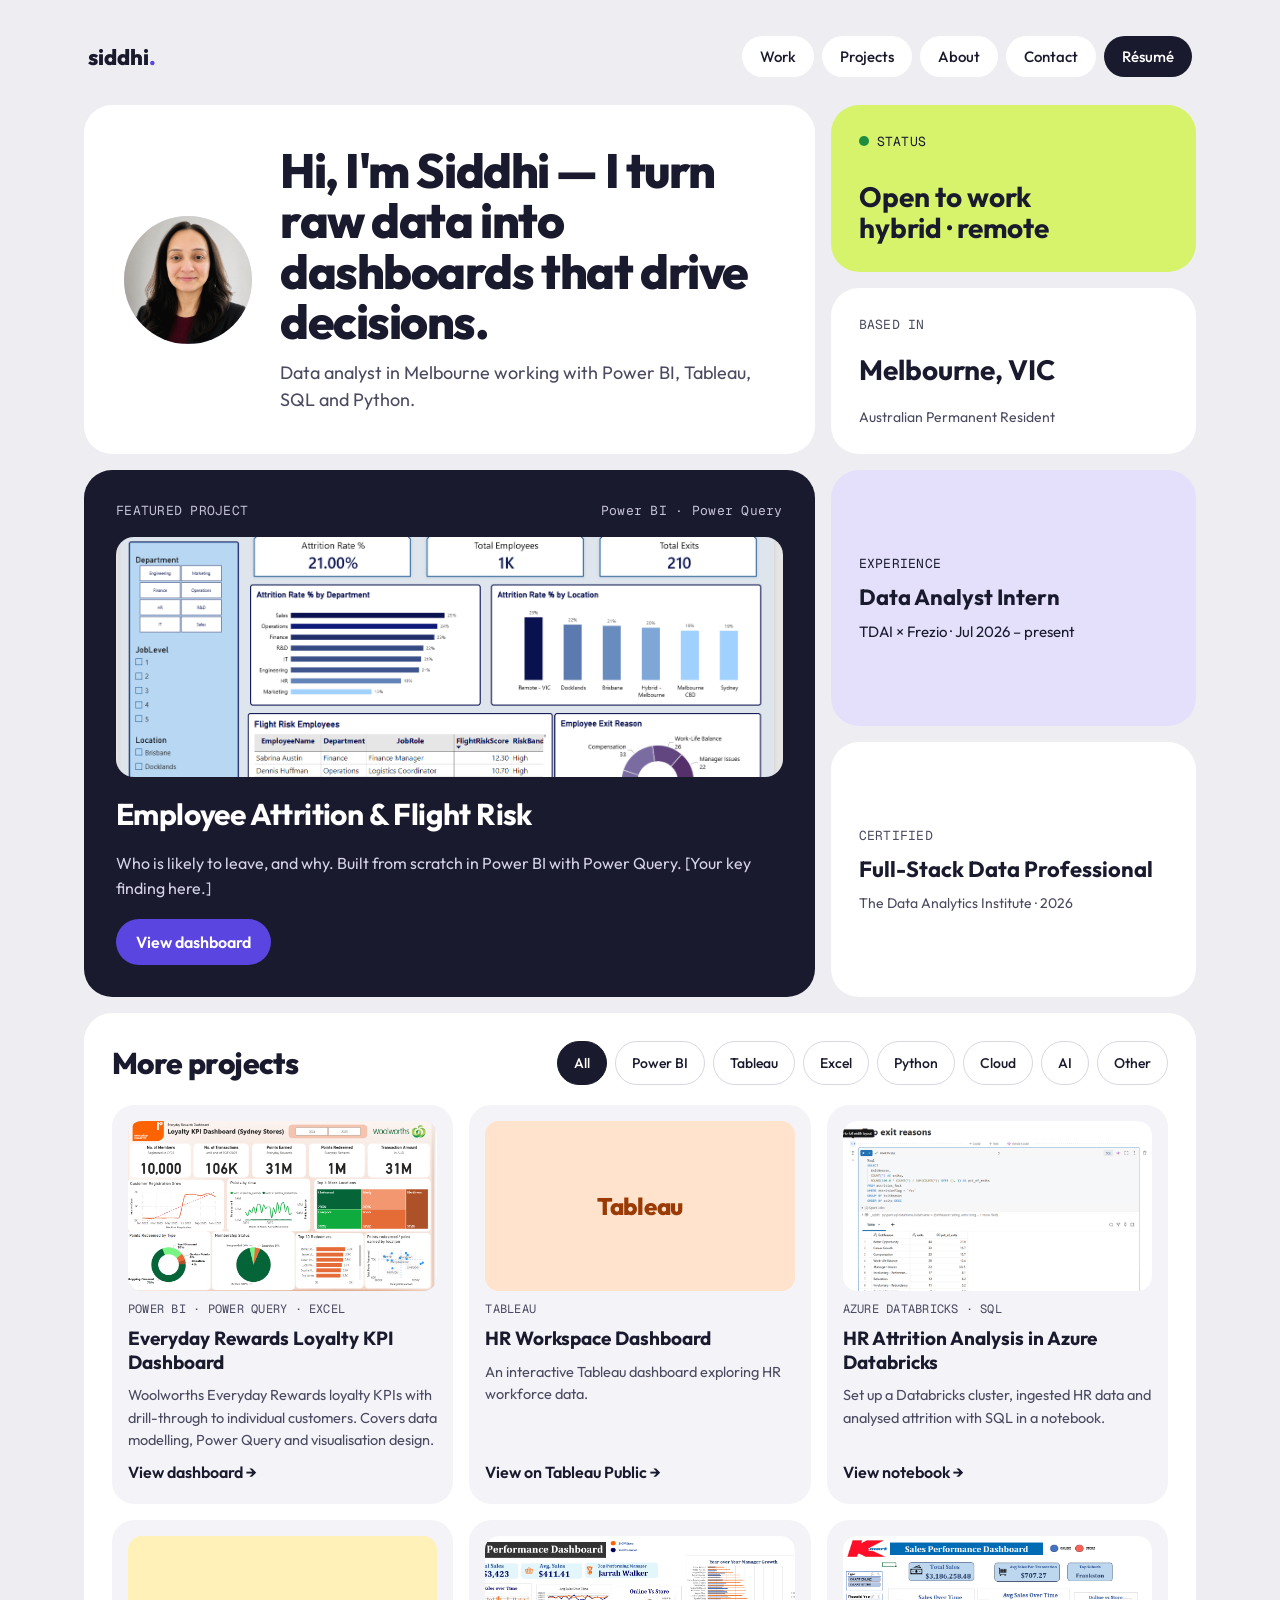
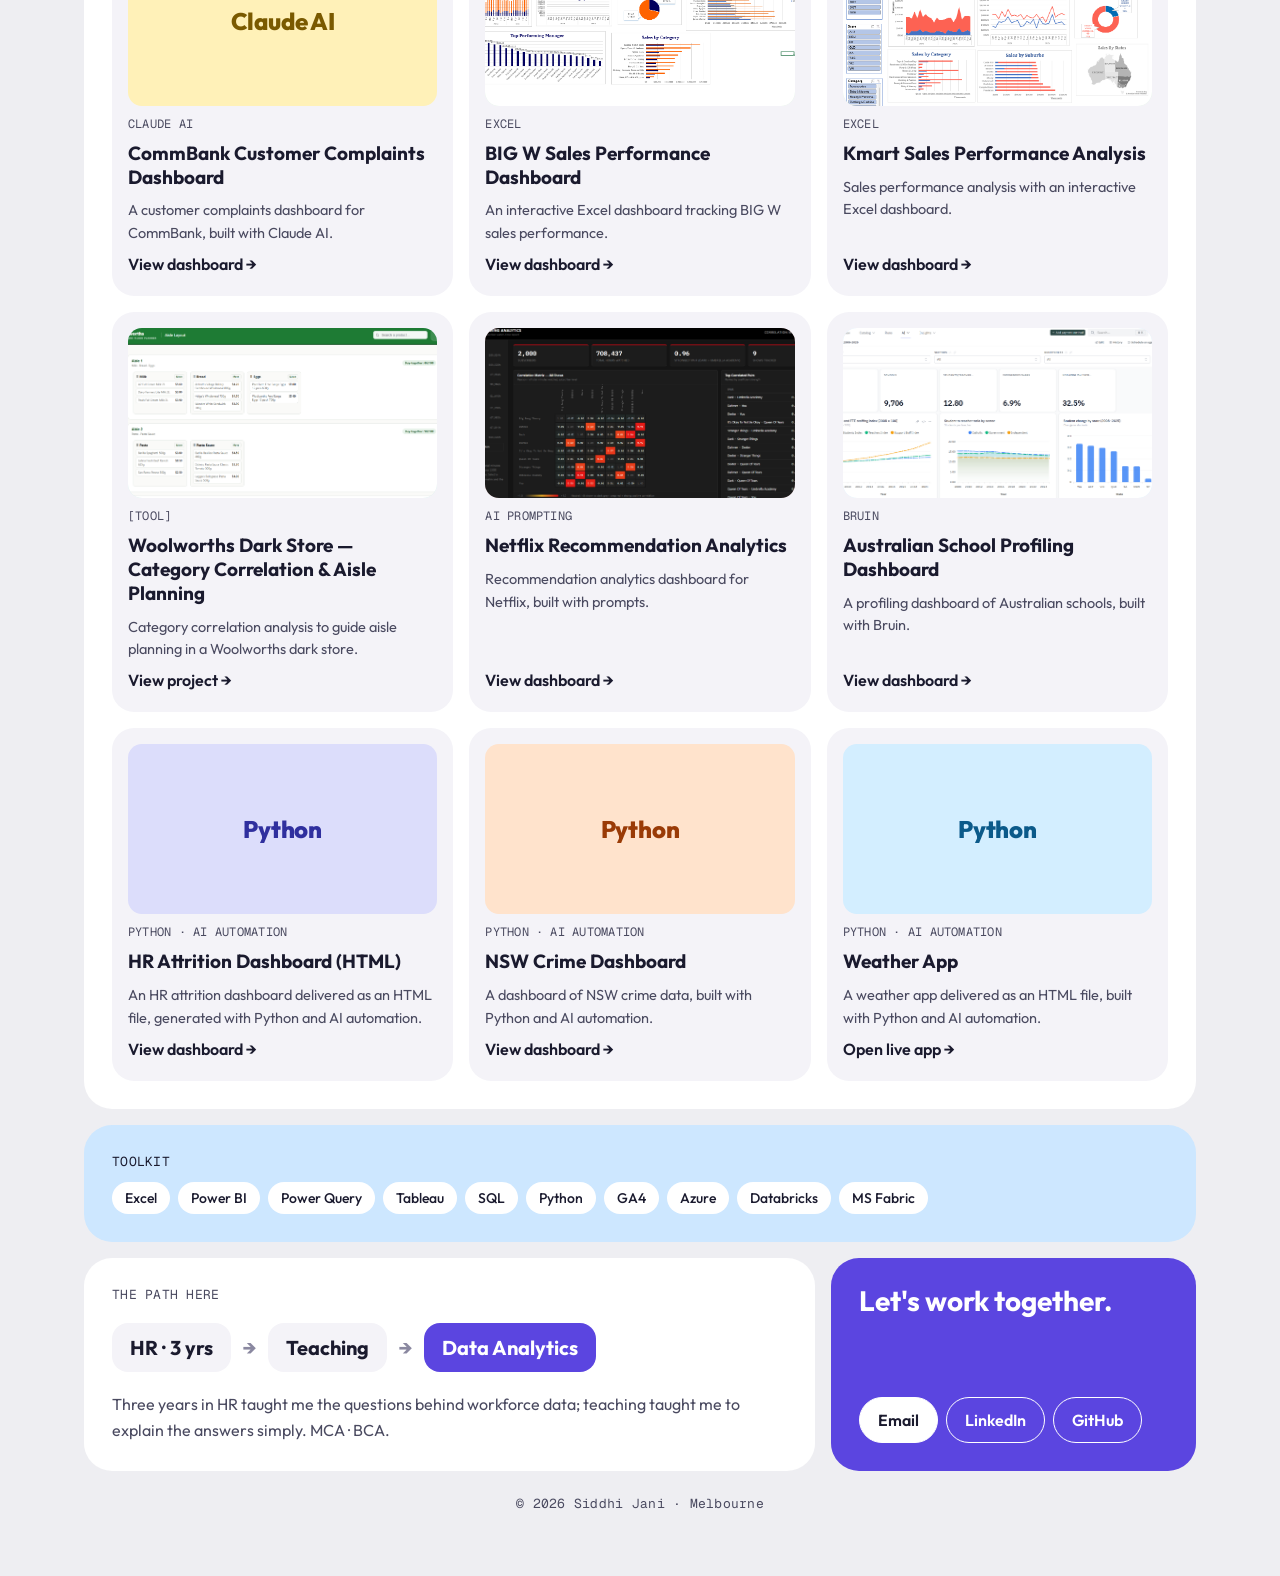
==== index.html @ fd7ea189 "Add files via upload" ====
<!doctype html>
<html lang="en">
<head>
<meta charset="utf-8">
<meta name="viewport" content="width=device-width, initial-scale=1">
<title>Siddhi Jani | Data Analyst, Melbourne</title>
<meta name="description" content="Siddhi Jani — Melbourne-based data analyst specialising in HR and workforce analytics with Power BI, Tableau, SQL and Azure.">
<!-- EDIT: replace with your real GitHub Pages address once live -->
<meta property="og:title" content="Siddhi Jani | Data Analyst">
<meta property="og:description" content="HR & workforce analytics · Power BI · Tableau · SQL · Melbourne">
<link rel="preconnect" href="https://fonts.googleapis.com">
<link rel="preconnect" href="https://fonts.gstatic.com" crossorigin>
<link href="https://fonts.googleapis.com/css2?family=Outfit:wght@400;500;600;700;800&family=Geist+Mono:wght@400;500&display=swap" rel="stylesheet">
<style>
  :root{
    --bg:#EEEEF2; --tile:#FFFFFF; --ink:#1A1A2E; --muted:#4A4A60;
    --accent:#5B45E0; --accent-ink:#FFFFFF;
    --lime:#D7F36B; --lavender:#E4E0FB; --sky:#CDE7FF; --chip:#F4F3F8;
    --dark:#1A1A2E; --dark-2:#2B2B45; --dark-text:#D4D2E6;
    --radius:28px; --gap:16px;
  }
  *{box-sizing:border-box}
  html{scroll-behavior:smooth}
  body{margin:0;background:var(--bg);color:var(--ink);font-family:Outfit,system-ui,sans-serif;-webkit-font-smoothing:antialiased}
  a{color:inherit}
  .mono{font-family:'Geist Mono',ui-monospace,monospace;font-size:13px;letter-spacing:.02em}
  .wrap{max-width:1160px;margin:0 auto;padding:32px 24px 64px;display:flex;flex-direction:column;gap:var(--gap)}
  .row{display:flex;flex-wrap:wrap;gap:var(--gap)}
  .col{display:flex;flex-direction:column;gap:var(--gap)}
  .tile{background:var(--tile);border-radius:var(--radius);padding:28px;display:flex;flex-direction:column;gap:12px;
        transition:transform .25s ease, box-shadow .25s ease}
  .tile:hover{transform:translateY(-3px);box-shadow:0 12px 30px rgba(26,26,46,.08)}
  .col.w1 > .tile{flex:1 1 auto;justify-content:center}
  .w2{flex:2 1 560px}.w1{flex:1 1 280px}.w1s{flex:1 1 320px}
  .muted{color:var(--muted)}
  h1,h2,h3,p{margin:0}

  /* nav */
  nav{display:flex;flex-wrap:wrap;align-items:center;justify-content:space-between;gap:12px;padding:4px 4px 12px}
  .logo{font-weight:800;font-size:22px;text-decoration:none}
  .logo span{color:var(--accent)}
  .pills{display:flex;flex-wrap:wrap;gap:8px}
  .pill{text-decoration:none;padding:11px 18px;border-radius:99px;background:var(--tile);font-weight:500;font-size:15px}
  .pill:hover{background:var(--lavender)}
  .pill.dark{background:var(--ink);color:#fff}
  .pill.dark:hover{background:var(--accent)}

  /* hero */
  .hero{flex-direction:row;flex-wrap:wrap;align-items:center;gap:28px;padding:40px}
  .avatar{width:128px;height:128px;border-radius:50%;background:var(--lavender);flex-shrink:0;overflow:hidden;
          display:flex;align-items:center;justify-content:center;font-weight:800;font-size:40px;color:var(--accent)}
  .avatar{position:relative}
  .avatar img{position:absolute;inset:0;width:100%;height:100%;object-fit:cover}
  .hero h1{font-size:clamp(34px,4.6vw,48px);line-height:1.05;font-weight:800;letter-spacing:-.03em}
  .hero p{font-size:18px;line-height:1.55}
  .lime{background:var(--lime)} .lavender{background:var(--lavender)} .sky{background:var(--sky)}
  .big{font-size:28px;font-weight:700;line-height:1.1}
  .dot{display:inline-block;width:10px;height:10px;border-radius:50%;background:#1E8E3E;margin-right:8px;
       box-shadow:0 0 0 0 rgba(30,142,62,.5);animation:pulse 2s infinite}
  @keyframes pulse{70%{box-shadow:0 0 0 10px rgba(30,142,62,0)}100%{box-shadow:0 0 0 0 rgba(30,142,62,0)}}

  /* featured */
  .featured{background:var(--dark);color:#fff;padding:32px;gap:18px}
  .featured .meta{display:flex;flex-wrap:wrap;justify-content:space-between;gap:8px;color:#C4C2D8}
  .shot{border-radius:18px;background:var(--dark-2);min-height:240px;position:relative;overflow:hidden;
        display:flex;align-items:center;justify-content:center;color:#A9A7C2}
  .shot img{position:absolute;inset:0;width:100%;height:100%;object-fit:cover}
  .shot.light{background:var(--chip);color:var(--muted);min-height:170px}
  .thumbs{display:grid;grid-template-columns:repeat(auto-fit,minmax(200px,1fr));gap:12px}
  .thumbs .shot{text-decoration:none}
  .thumbs .shot:hover img{transform:scale(1.03)}
  .shot img{transition:transform .3s ease}
  .featured h2{font-size:30px;font-weight:700;letter-spacing:-.02em}
  .featured p{color:var(--dark-text);font-size:16px;line-height:1.55}
  .btn{align-self:flex-start;background:var(--accent);color:var(--accent-ink);text-decoration:none;padding:13px 20px;border-radius:99px;font-weight:600}
  .btn:hover{filter:brightness(1.1)}
  .award{font-size:60px;font-weight:800;line-height:1;color:var(--accent)}
  .tile h3{font-size:22px;font-weight:700}
  .link{font-weight:600;margin-top:auto;text-decoration:none}
  .link:hover{color:var(--accent)}
  .chips{display:flex;flex-wrap:wrap;gap:8px}
  .chip{background:#fff;padding:7px 13px;border-radius:99px;font-size:14px;font-weight:500}

  /* path */
  .path{display:flex;flex-wrap:wrap;align-items:center;gap:12px;font-size:20px;font-weight:700}
  .step{padding:12px 18px;border-radius:16px;background:var(--chip)}
  .step.now{background:var(--accent);color:#fff}
  .arrow{color:#8A88A0}
  .contact{background:var(--accent);color:#fff;justify-content:space-between;gap:20px}
  .contact .chips a{text-decoration:none;padding:12px 18px;border-radius:99px;font-weight:600;border:1.5px solid #fff}
  .contact .chips a.solid{background:#fff;color:var(--ink)}
  footer{text-align:center;padding:8px 0 0}

  /* project grid */
  .proj-head{display:flex;flex-wrap:wrap;align-items:center;justify-content:space-between;gap:16px}
  .proj-head h2{font-size:30px;font-weight:800;letter-spacing:-.02em}
  .filters{display:flex;flex-wrap:wrap;gap:8px}
  .filter{font:inherit;font-size:14px;font-weight:500;padding:10px 16px;min-height:44px;border-radius:99px;border:1.5px solid #D9D7E3;background:#fff;color:var(--ink);cursor:pointer}
  .filter:hover{border-color:var(--accent)}
  .filter.on{background:var(--ink);border-color:var(--ink);color:#fff}
  .grid{display:grid;grid-template-columns:repeat(auto-fill,minmax(280px,1fr));gap:16px}
  .card{background:var(--chip);border-radius:22px;padding:16px 16px 22px;display:flex;flex-direction:column;gap:10px;transition:transform .25s ease, box-shadow .25s ease}
  .card:hover{transform:translateY(-3px);box-shadow:0 12px 30px rgba(26,26,46,.08)}
  .card[hidden]{display:none}
  .card h3{font-size:19px;font-weight:700;line-height:1.25}
  .card p{font-size:14.5px;line-height:1.55}
  .card .mono{font-size:12px}
  .thumb{position:relative;display:flex;align-items:center;justify-content:center;height:170px;border-radius:14px;overflow:hidden;text-decoration:none;font-weight:800;font-size:24px;letter-spacing:-.01em}
  .thumb img{position:absolute;inset:0;width:100%;height:100%;object-fit:cover;object-position:top;transition:transform .3s ease}
  .card:hover .thumb img{transform:scale(1.04)}
  .ph-purple{background:#E4E0FB;color:#3D2DA8}.ph-orange{background:#FFE3CC;color:#9A3B06}.ph-blue{background:#D6E6FF;color:#1D4AA8}
  .ph-yellow{background:#FFF1B8;color:#7A5A00}.ph-green{background:#D8F2DD;color:#1C6B33}.ph-teal{background:#CDEFEA;color:#0B5E55}
  .ph-red{background:#FFD9D9;color:#9B1C1C}.ph-sky{background:#D3EEFF;color:#0B5A8A}
  .ph-pink{background:#FBDDF0;color:#8E1F63}.ph-indigo{background:#DCDDFB;color:#2F2F9E}
  /* reveal on scroll */
  .reveal{opacity:0;transform:translateY(16px);transition:opacity .6s ease, transform .6s ease}
  .reveal.in{opacity:1;transform:none}
  @media (prefers-reduced-motion:reduce){.reveal{opacity:1;transform:none}.tile,.dot{transition:none;animation:none}}
  @media (max-width:600px){.wrap{padding:20px 16px 48px}.hero{padding:28px}.tile{padding:24px}}
</style>
</head>
<body>
<div class="wrap">

  <nav aria-label="Main">
    <a href="#top" class="logo">siddhi<span>.</span></a>
    <div class="pills">
      <a href="#work" class="pill">Work</a>
      <a href="#projects" class="pill">Projects</a>
      <a href="#about" class="pill">About</a>
      <a href="#contact" class="pill">Contact</a>
      <!-- EDIT: put your CV PDF in the assets folder with this exact name -->
      <a href="assets/Siddhi_Jani_CV.pdf" class="pill dark" target="_blank" rel="noopener">Résumé</a>
    </div>
  </nav>

  <!-- ===== HERO ===== -->
  <div id="top" class="row reveal">
    <div class="tile hero w2">
      <!-- EDIT: add assets/profile.jpg (square photo). Initials show until then. -->
      <div class="avatar"><img src="assets/profile.jpg" alt="Siddhi Jani" onerror="this.remove()">SJ</div>
      <div class="col" style="flex:1 1 300px;gap:12px">
        <h1>Hi, I'm Siddhi — I turn raw data into dashboards that drive decisions.</h1>
        <p class="muted">Data analyst in Melbourne working with Power BI, Tableau, SQL and Python.</p>
      </div>
    </div>
    <div class="col w1">
      <div class="tile lime" style="flex:1 1 auto;justify-content:space-between">
        <span class="mono"><span class="dot"></span>STATUS</span>
        <span class="big">Open to work<br>hybrid · remote</span>
      </div>
      <div class="tile" style="flex:1 1 auto;justify-content:space-between">
        <span class="mono muted">BASED IN</span>
        <span class="big">Melbourne, VIC</span>
        <span class="muted" style="font-size:14px">Australian Permanent Resident</span>
      </div>
    </div>
  </div>

  <!-- ===== FEATURED PROJECT ===== -->
  <div id="work" class="row reveal">
    <article class="tile featured w2">
      <div class="meta mono"><span>FEATURED PROJECT</span><span>Power BI · Power Query</span></div>
      <!-- EDIT: add assets/attrition.png (dashboard screenshot) -->
      <div class="shot mono"><img src="assets/attrition.png" alt="Employee Attrition and Flight Risk dashboard" onerror="this.remove()">[ dashboard screenshot ]</div>
      <h2>Employee Attrition &amp; Flight Risk</h2>
      <!-- EDIT: replace with your one-line key finding -->
      <p>Who is likely to leave, and why. Built from scratch in Power BI with Power Query. [Your key finding here.]</p>
      <!-- EDIT: link to GitHub repo or case-study page -->
      <a href="assets/attrition.png" class="btn" target="_blank" rel="noopener">View dashboard</a>
    </article>
    <div class="col w1">
      <div class="tile lavender">
        <span class="mono">EXPERIENCE</span>
        <span style="font-size:22px;font-weight:700;line-height:1.2">Data Analyst Intern</span>
        <span style="font-size:15px">TDAI × Frezio · Jul 2026 – present</span>
      </div>
      <div class="tile">
        <span class="mono muted">CERTIFIED</span>
        <span style="font-size:22px;font-weight:700;line-height:1.2">Full-Stack Data Professional</span>
        <span class="muted" style="font-size:14px">The Data Analytics Institute · 2026</span>
      </div>
    </div>
  </div>

  <!-- ===== MORE PROJECTS ===== -->
  <section id="projects" class="tile reveal" style="gap:20px" aria-labelledby="proj-h">
    <div class="proj-head">
      <h2 id="proj-h">More projects</h2>
      <div class="filters" role="group" aria-label="Filter projects by tool">
        <button type="button" class="filter on" data-f="all" aria-pressed="true">All</button>
        <button type="button" class="filter" data-f="powerbi" aria-pressed="false">Power BI</button>
        <button type="button" class="filter" data-f="tableau" aria-pressed="false">Tableau</button>
        <button type="button" class="filter" data-f="excel" aria-pressed="false">Excel</button>
        <button type="button" class="filter" data-f="python" aria-pressed="false">Python</button>
        <button type="button" class="filter" data-f="cloud" aria-pressed="false">Cloud</button>
        <button type="button" class="filter" data-f="ai" aria-pressed="false">AI</button>
        <button type="button" class="filter" data-f="other" aria-pressed="false">Other</button>
      </div>
    </div>
    <div class="grid">
      <article class="card" data-tags="powerbi excel">
        <!-- image: assets/everyday-rewards.png -->
        <a href="assets/everyday-rewards.png" target="_blank" rel="noopener" class="thumb ph-purple" tabindex="-1" aria-hidden="true"><img src="assets/everyday-rewards.png" alt="Everyday Rewards Loyalty KPI Dashboard screenshot" loading="lazy" onerror="this.remove()"><span>Power BI</span></a>
        <span class="mono muted">POWER BI · POWER QUERY · EXCEL</span>
        <h3>Everyday Rewards Loyalty KPI Dashboard</h3>
        <p class="muted">Woolworths Everyday Rewards loyalty KPIs with drill-through to individual customers. Covers data modelling, Power Query and visualisation design.</p>
        <a href="assets/everyday-rewards.png" class="link" target="_blank" rel="noopener">View dashboard →</a>
      </article>
      <article class="card" data-tags="tableau">
        <!-- EDIT: paste your Tableau Public link below -->
        <a href="https://public.tableau.com/app/profile/YOUR-PROFILE" target="_blank" rel="noopener" class="thumb ph-orange" tabindex="-1" aria-hidden="true"><span>Tableau</span></a>
        <span class="mono muted">TABLEAU</span>
        <h3>HR Workspace Dashboard</h3>
        <p class="muted">An interactive Tableau dashboard exploring HR workforce data.</p>
        <a href="https://public.tableau.com/app/profile/YOUR-PROFILE" class="link" target="_blank" rel="noopener">View on Tableau Public →</a>
      </article>
      <article class="card" data-tags="cloud">
        <!-- image: assets/databricks-1.png -->
        <a href="assets/databricks-1.png" target="_blank" rel="noopener" class="thumb ph-blue" tabindex="-1" aria-hidden="true"><img src="assets/databricks-1.png" alt="HR Attrition Analysis in Azure Databricks screenshot" loading="lazy" onerror="this.remove()"><span>Azure Databricks</span></a>
        <span class="mono muted">AZURE DATABRICKS · SQL</span>
        <h3>HR Attrition Analysis in Azure Databricks</h3>
        <p class="muted">Set up a Databricks cluster, ingested HR data and analysed attrition with SQL in a notebook.</p>
        <a href="assets/databricks-1.png" class="link" target="_blank" rel="noopener">View notebook →</a>
      </article>
      <article class="card" data-tags="ai">
        <!-- image: assets/commbank.png -->
        <a href="assets/commbank.png" target="_blank" rel="noopener" class="thumb ph-yellow" tabindex="-1" aria-hidden="true"><img src="assets/commbank.png" alt="CommBank Customer Complaints Dashboard screenshot" loading="lazy" onerror="this.remove()"><span>Claude AI</span></a>
        <span class="mono muted">CLAUDE AI</span>
        <h3>CommBank Customer Complaints Dashboard</h3>
        <p class="muted">A customer complaints dashboard for CommBank, built with Claude AI.</p>
        <a href="assets/commbank.png" class="link" target="_blank" rel="noopener">View dashboard →</a>
      </article>
      <article class="card" data-tags="excel">
        <!-- image: assets/bigw.png -->
        <a href="assets/bigw.png" target="_blank" rel="noopener" class="thumb ph-green" tabindex="-1" aria-hidden="true"><img src="assets/bigw.png" alt="BIG W Sales Performance Dashboard screenshot" loading="lazy" onerror="this.remove()"><span>Excel</span></a>
        <span class="mono muted">EXCEL</span>
        <h3>BIG W Sales Performance Dashboard</h3>
        <p class="muted">An interactive Excel dashboard tracking BIG W sales performance.</p>
        <a href="assets/bigw.png" class="link" target="_blank" rel="noopener">View dashboard →</a>
      </article>
      <article class="card" data-tags="excel">
        <!-- image: assets/kmart.png -->
        <a href="assets/kmart.png" target="_blank" rel="noopener" class="thumb ph-green" tabindex="-1" aria-hidden="true"><img src="assets/kmart.png" alt="Kmart Sales Performance Analysis screenshot" loading="lazy" onerror="this.remove()"><span>Excel</span></a>
        <span class="mono muted">EXCEL</span>
        <h3>Kmart Sales Performance Analysis</h3>
        <p class="muted">Sales performance analysis with an interactive Excel dashboard.</p>
        <a href="assets/kmart.png" class="link" target="_blank" rel="noopener">View dashboard →</a>
      </article>
      <article class="card" data-tags="other">
        <!-- image: assets/dark-store.png -->
        <a href="assets/dark-store.png" target="_blank" rel="noopener" class="thumb ph-teal" tabindex="-1" aria-hidden="true"><img src="assets/dark-store.png" alt="Woolworths Dark Store — Category Correlation &amp; Aisle Planning screenshot" loading="lazy" onerror="this.remove()"><span>[TOOL]</span></a>
        <span class="mono muted">[TOOL]</span>
        <h3>Woolworths Dark Store — Category Correlation &amp; Aisle Planning</h3>
        <p class="muted">Category correlation analysis to guide aisle planning in a Woolworths dark store.</p>
        <a href="assets/dark-store.png" class="link" target="_blank" rel="noopener">View project →</a>
      </article>
      <article class="card" data-tags="ai">
        <!-- image: assets/netflix.png -->
        <a href="assets/netflix.png" target="_blank" rel="noopener" class="thumb ph-red" tabindex="-1" aria-hidden="true"><img src="assets/netflix.png" alt="Netflix Recommendation Analytics screenshot" loading="lazy" onerror="this.remove()"><span>AI prompting</span></a>
        <span class="mono muted">AI PROMPTING</span>
        <h3>Netflix Recommendation Analytics</h3>
        <p class="muted">Recommendation analytics dashboard for Netflix, built with prompts.</p>
        <a href="assets/netflix.png" class="link" target="_blank" rel="noopener">View dashboard →</a>
      </article>
      <article class="card" data-tags="other">
        <!-- image: assets/school-profiling.png -->
        <a href="assets/school-profiling.png" target="_blank" rel="noopener" class="thumb ph-sky" tabindex="-1" aria-hidden="true"><img src="assets/school-profiling.png" alt="Australian School Profiling Dashboard screenshot" loading="lazy" onerror="this.remove()"><span>Bruin</span></a>
        <span class="mono muted">BRUIN</span>
        <h3>Australian School Profiling Dashboard</h3>
        <p class="muted">A profiling dashboard of Australian schools, built with Bruin.</p>
        <a href="assets/school-profiling.png" class="link" target="_blank" rel="noopener">View dashboard →</a>
      </article>
      <article class="card" data-tags="python ai">
        <!-- image: assets/hr-attrition-html.png -->
        <a href="assets/hr-attrition-html.png" target="_blank" rel="noopener" class="thumb ph-indigo" tabindex="-1" aria-hidden="true"><img src="assets/hr-attrition-html.png" alt="HR Attrition Dashboard (HTML) screenshot" loading="lazy" onerror="this.remove()"><span>Python</span></a>
        <span class="mono muted">PYTHON · AI AUTOMATION</span>
        <h3>HR Attrition Dashboard (HTML)</h3>
        <p class="muted">An HR attrition dashboard delivered as an HTML file, generated with Python and AI automation.</p>
        <a href="assets/hr-attrition-html.png" class="link" target="_blank" rel="noopener">View dashboard →</a>
      </article>
      <article class="card" data-tags="python ai">
        <!-- image: assets/nsw-crime.png · live: nsw-crime/index.html -->
        <a href="nsw-crime/" target="_blank" rel="noopener" class="thumb ph-orange" tabindex="-1" aria-hidden="true"><img src="assets/nsw-crime.png" alt="NSW Crime Dashboard screenshot" loading="lazy" onerror="this.remove()"><span>Python</span></a>
        <span class="mono muted">PYTHON · AI AUTOMATION</span>
        <h3>NSW Crime Dashboard</h3>
        <p class="muted">A dashboard of NSW crime data, built with Python and AI automation.</p>
        <a href="nsw-crime/" class="link" target="_blank" rel="noopener">View dashboard →</a>
      </article>
      <article class="card" data-tags="python ai">
        <!-- image: assets/weather-app.png · live: weather-app/index.html -->
        <a href="weather-app/" target="_blank" rel="noopener" class="thumb ph-sky" tabindex="-1" aria-hidden="true"><img src="assets/weather-app.png" alt="Weather App screenshot" loading="lazy" onerror="this.remove()"><span>Python</span></a>
        <span class="mono muted">PYTHON · AI AUTOMATION</span>
        <h3>Weather App</h3>
        <p class="muted">A weather app delivered as an HTML file, built with Python and AI automation.</p>
        <a href="weather-app/" class="link" target="_blank" rel="noopener">Open live app →</a>
      </article>
    </div>
  </section>

  <!-- ===== TOOLKIT ===== -->
  <div class="row reveal">
    <div class="tile sky" style="flex:1 1 100%">
      <span class="mono">TOOLKIT</span>
      <div class="chips">
        <span class="chip">Excel</span><span class="chip">Power BI</span><span class="chip">Power Query</span><span class="chip">Tableau</span>
        <span class="chip">SQL</span><span class="chip">Python</span><span class="chip">GA4</span>
        <span class="chip">Azure</span><span class="chip">Databricks</span><span class="chip">MS Fabric</span>
      </div>
    </div>
  </div>

  <!-- ===== ABOUT + CONTACT ===== -->
  <div id="about" class="row reveal">
    <div class="tile w2" style="gap:20px">
      <span class="mono muted">THE PATH HERE</span>
      <div class="path">
        <span class="step">HR · 3 yrs</span><span class="arrow" aria-hidden="true">→</span>
        <span class="step">Teaching</span><span class="arrow" aria-hidden="true">→</span>
        <span class="step now">Data Analytics</span>
      </div>
      <p class="muted" style="font-size:16px;line-height:1.6">Three years in HR taught me the questions behind workforce data; teaching taught me to explain the answers simply. MCA · BCA.</p>
    </div>
    <div id="contact" class="tile contact w1">
      <span class="big">Let's work together.</span>
      <div class="chips">
        <!-- EDIT: your email, LinkedIn and GitHub -->
        <a href="mailto:YOUR-EMAIL@gmail.com" class="solid">Email</a>
        <a href="https://www.linkedin.com/in/YOUR-LINKEDIN" target="_blank" rel="noopener">LinkedIn</a>
        <a href="https://github.com/siddhijani15" target="_blank" rel="noopener">GitHub</a>
      </div>
    </div>
  </div>

  <footer class="mono muted">© <span id="yr"></span> Siddhi Jani · Melbourne</footer>
</div>

<script>
  document.getElementById('yr').textContent = new Date().getFullYear();
  // project filters
  const btns=document.querySelectorAll('.filter'), cards=document.querySelectorAll('.card');
  btns.forEach(b=>b.addEventListener('click',()=>{
    btns.forEach(x=>{x.classList.toggle('on',x===b);x.setAttribute('aria-pressed',x===b)});
    const f=b.dataset.f; cards.forEach(c=>c.hidden = f!=='all' && !c.dataset.tags.split(' ').includes(f));
  }));
  // fade tiles in as you scroll
  const io = new IntersectionObserver(es => es.forEach(e => { if (e.isIntersecting) { e.target.classList.add('in'); io.unobserve(e.target); } }), { threshold: .12 });
  document.querySelectorAll('.reveal').forEach(el => io.observe(el));
</script>
</body>
</html>
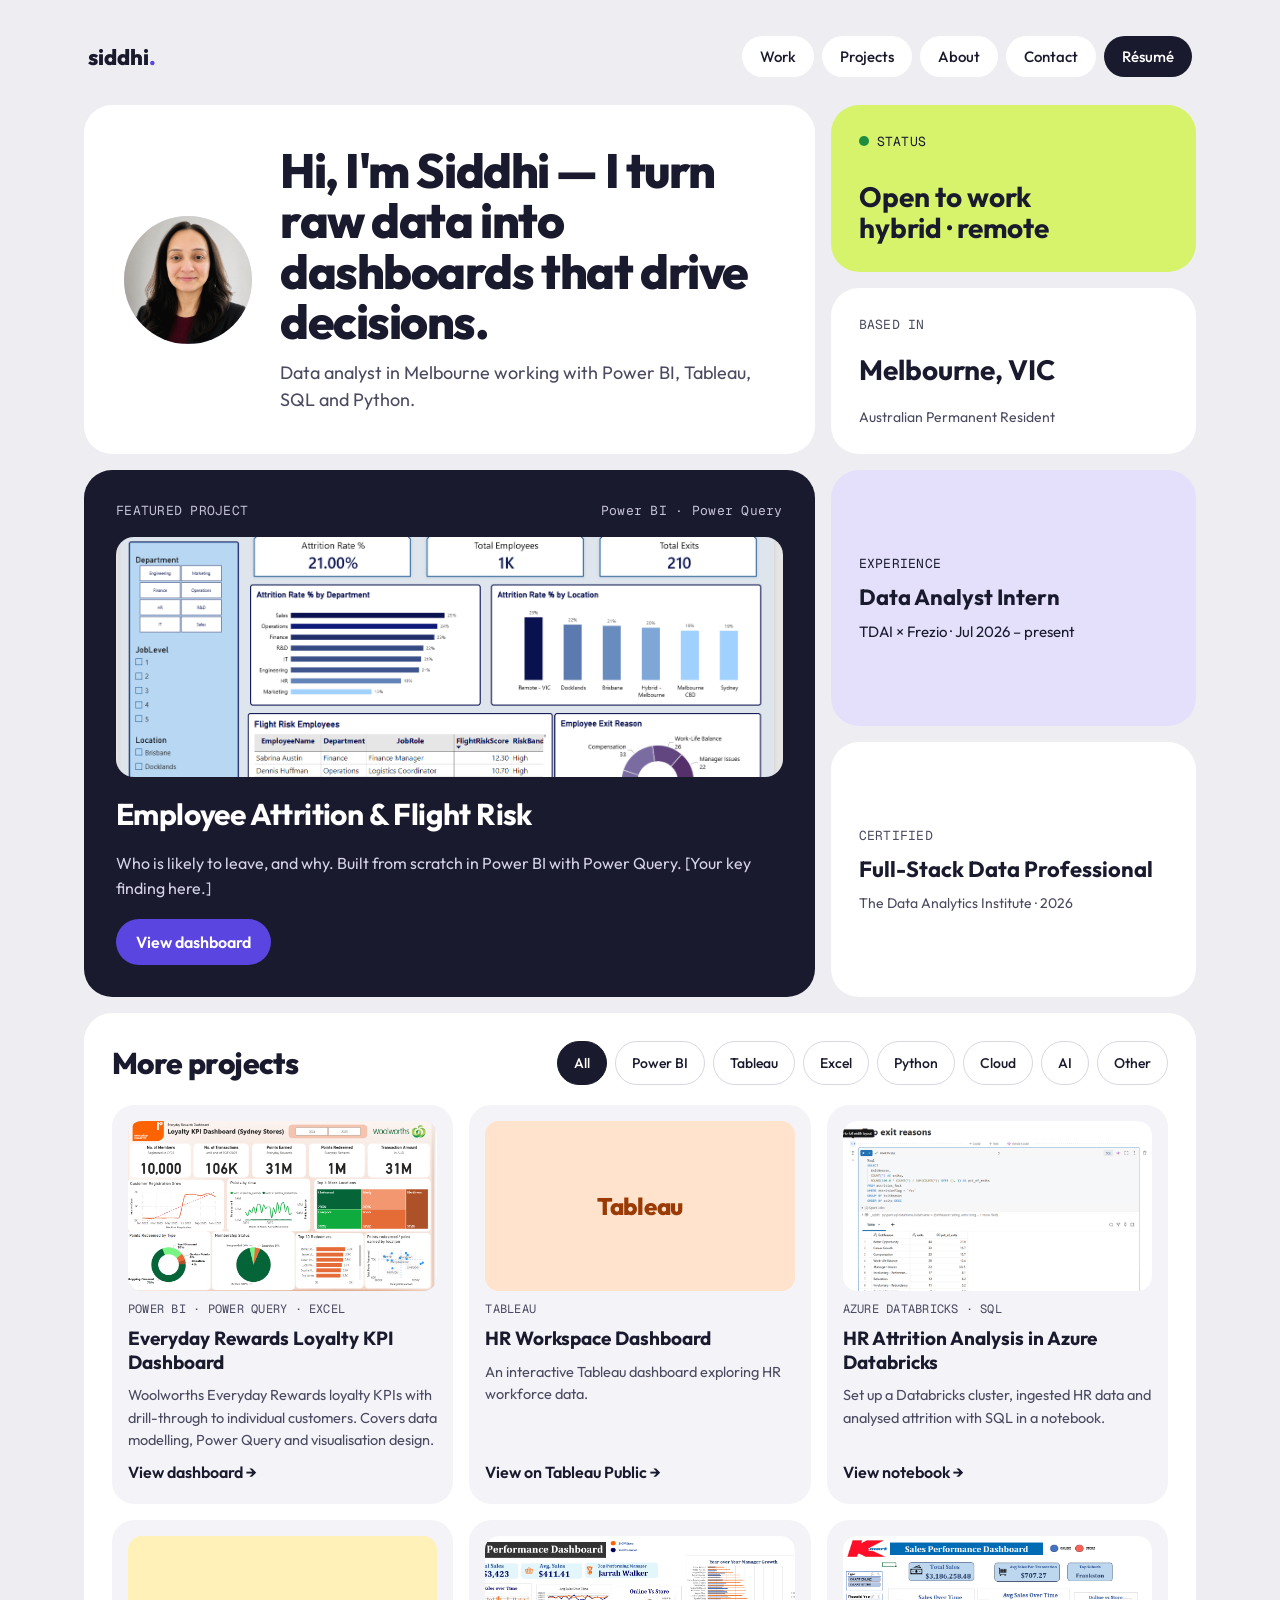
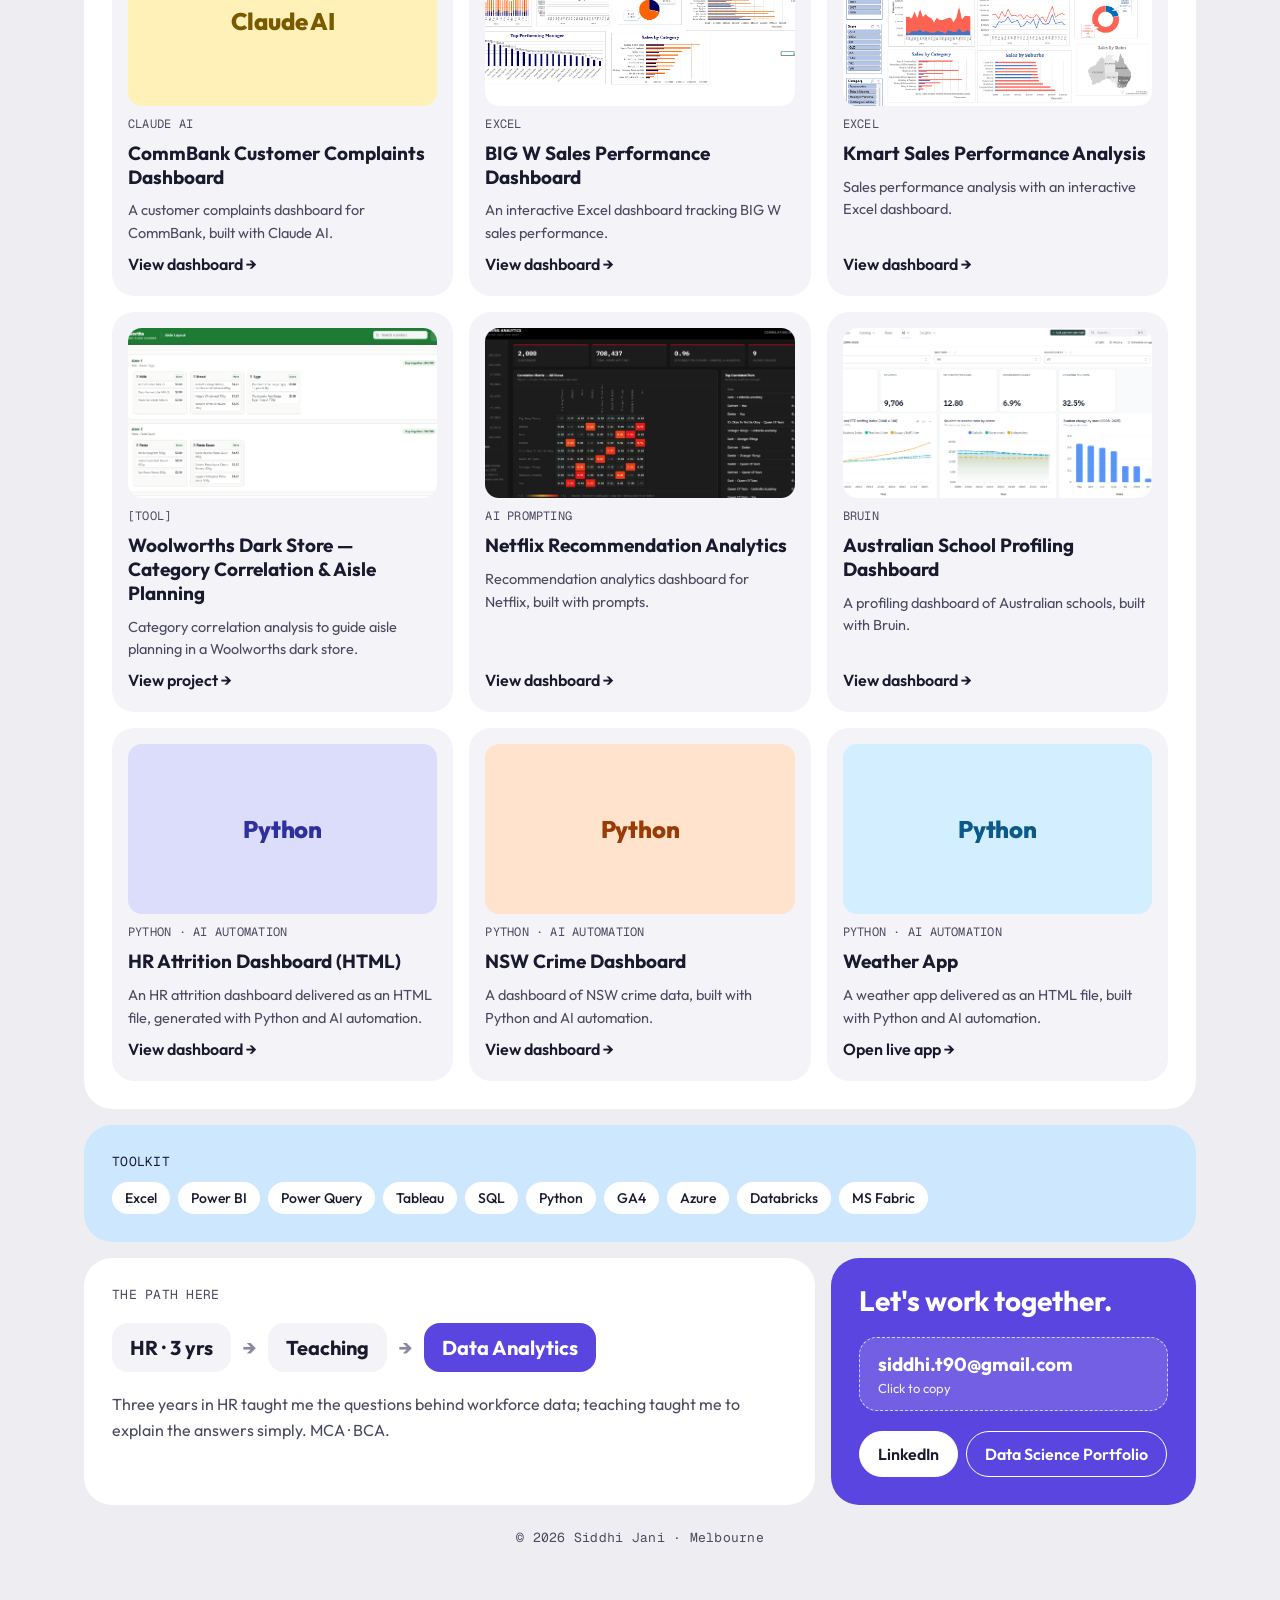
==== commit 71959c76: "Add files via upload" ====
--- a/index.html
+++ b/index.html
@@ -89,6 +89,12 @@
   .contact{background:var(--accent);color:#fff;justify-content:space-between;gap:20px}
   .contact .chips a{text-decoration:none;padding:12px 18px;border-radius:99px;font-weight:600;border:1.5px solid #fff}
   .contact .chips a.solid{background:#fff;color:var(--ink)}
+  .email-copy{font:inherit;color:#fff;text-align:left;cursor:pointer;background:rgba(255,255,255,.14);border:1.5px dashed rgba(255,255,255,.7);
+              border-radius:18px;padding:14px 18px;display:flex;flex-direction:column;gap:4px;width:100%;transition:background .2s}
+  .email-copy:hover,.email-copy:focus-visible{background:rgba(255,255,255,.24);outline:none}
+  .email-addr{font-size:19px;font-weight:700;word-break:break-all;user-select:all}
+  .copy-msg{font-size:13px;opacity:.9}
+  .email-copy.copied{background:#fff;color:var(--ink);border-style:solid;border-color:#fff}
   footer{text-align:center;padding:8px 0 0}
 
   /* project grid */
@@ -323,11 +329,14 @@
     </div>
     <div id="contact" class="tile contact w1">
       <span class="big">Let's work together.</span>
+      <!-- Email: click to copy (nothing opens) -->
+      <button type="button" id="copy-email" class="email-copy" aria-describedby="copy-msg">
+        <span id="email-text" class="email-addr">siddhi.t90@gmail.com</span>
+        <span id="copy-msg" class="copy-msg" role="status" aria-live="polite">Click to copy</span>
+      </button>
       <div class="chips">
-        <!-- EDIT: your email, LinkedIn and GitHub -->
-        <a href="mailto:YOUR-EMAIL@gmail.com" class="solid">Email</a>
-        <a href="https://www.linkedin.com/in/YOUR-LINKEDIN" target="_blank" rel="noopener">LinkedIn</a>
-        <a href="https://github.com/siddhijani15" target="_blank" rel="noopener">GitHub</a>
+        <a href="https://www.linkedin.com/in/siddhijani1590/" target="_blank" rel="noopener" class="solid">LinkedIn</a>
+        <a href="https://www.datascienceportfol.io/siddhit90" target="_blank" rel="noopener">Data Science Portfolio</a>
       </div>
     </div>
   </div>
@@ -343,6 +352,20 @@
     btns.forEach(x=>{x.classList.toggle('on',x===b);x.setAttribute('aria-pressed',x===b)});
     const f=b.dataset.f; cards.forEach(c=>c.hidden = f!=='all' && !c.dataset.tags.split(' ').includes(f));
   }));
+  // copy email to clipboard
+  const eb=document.getElementById('copy-email'), em=document.getElementById('copy-msg');
+  eb.addEventListener('click', async ()=>{
+    const addr=document.getElementById('email-text').textContent.trim();
+    let ok=false;
+    try{ await navigator.clipboard.writeText(addr); ok=true; }catch(e){
+      const t=document.createElement('textarea'); t.value=addr; t.style.position='fixed'; t.style.opacity='0';
+      document.body.appendChild(t); t.select(); try{ ok=document.execCommand('copy'); }catch(_){} t.remove();
+    }
+    if(ok){ eb.classList.add('copied'); em.textContent='✓ Copied! Paste it into your email.'; }
+    else{ const r=document.createRange(); r.selectNodeContents(document.getElementById('email-text'));
+          const sel=getSelection(); sel.removeAllRanges(); sel.addRange(r); em.textContent='Selected. Press Ctrl+C (Cmd+C on Mac) to copy.'; }
+    clearTimeout(eb._t); eb._t=setTimeout(()=>{ eb.classList.remove('copied'); em.textContent='Click to copy'; }, 3000);
+  });
   // fade tiles in as you scroll
   const io = new IntersectionObserver(es => es.forEach(e => { if (e.isIntersecting) { e.target.classList.add('in'); io.unobserve(e.target); } }), { threshold: .12 });
   document.querySelectorAll('.reveal').forEach(el => io.observe(el));
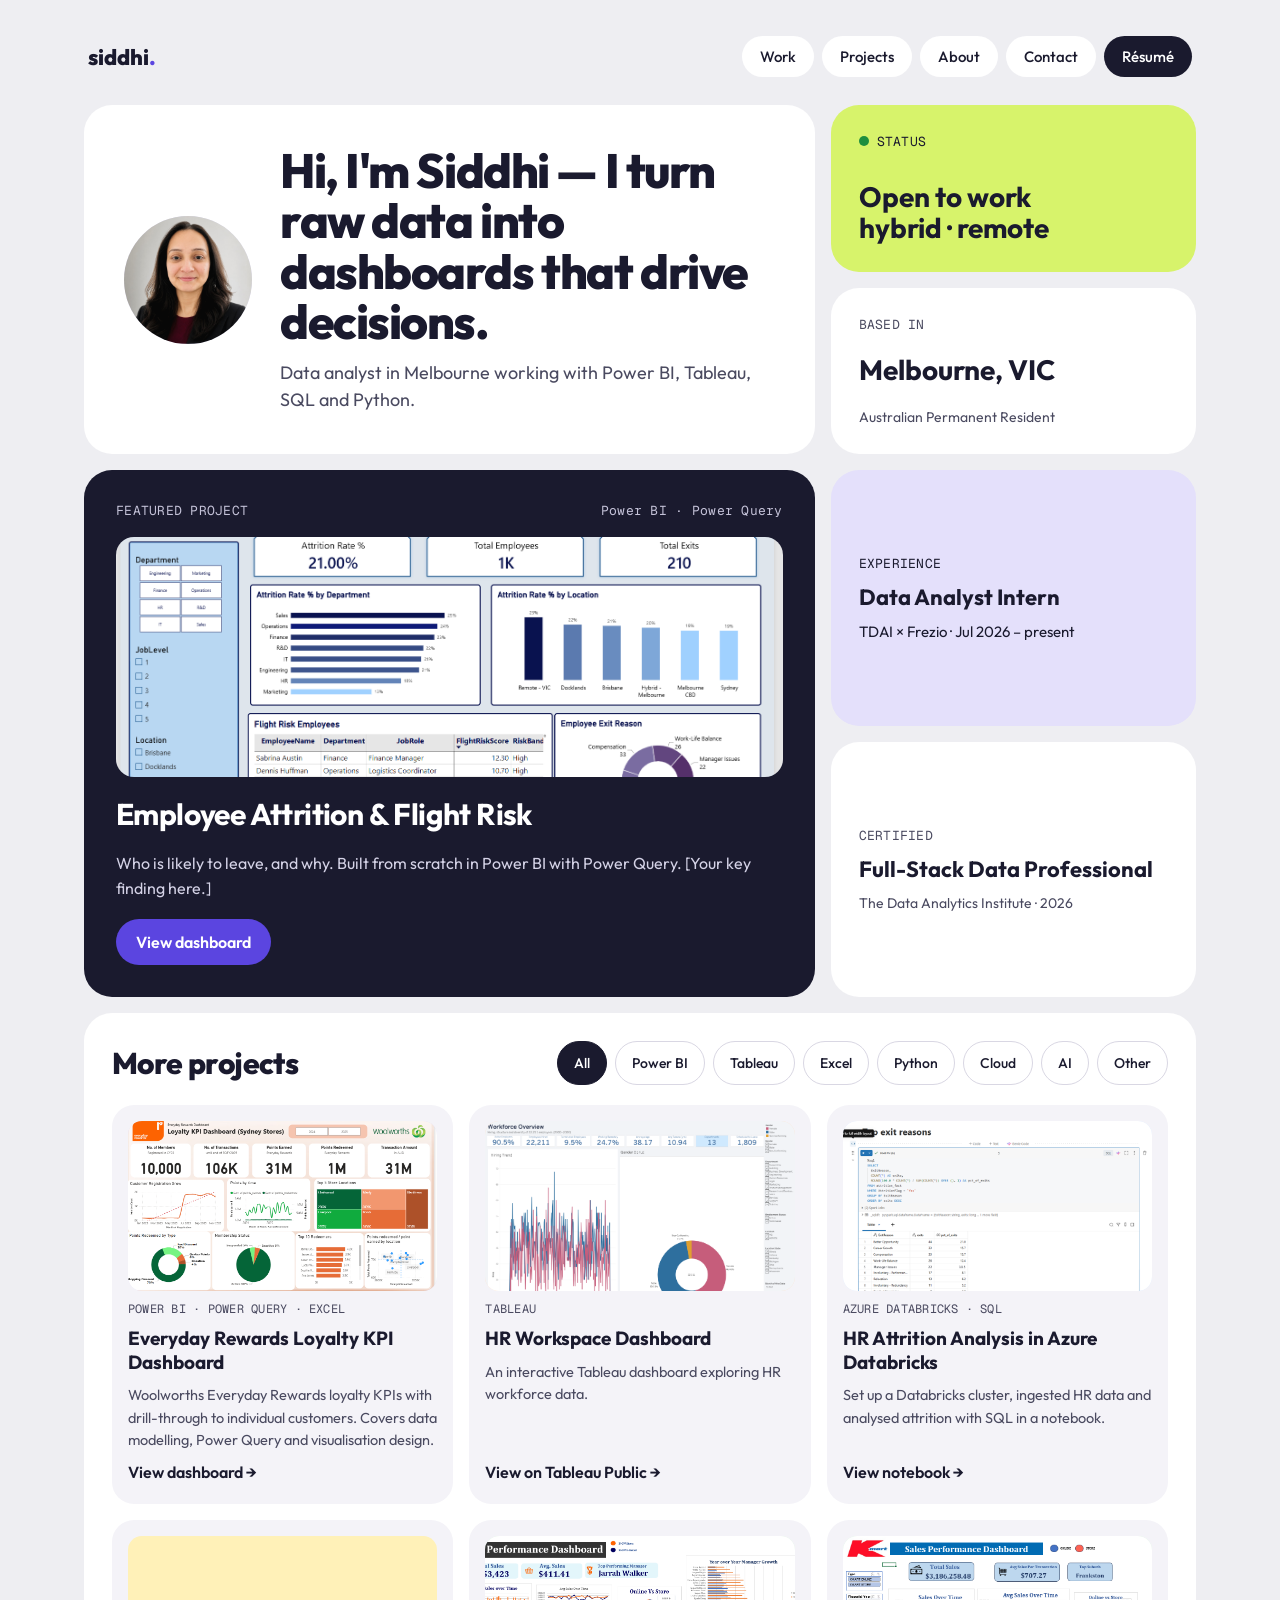
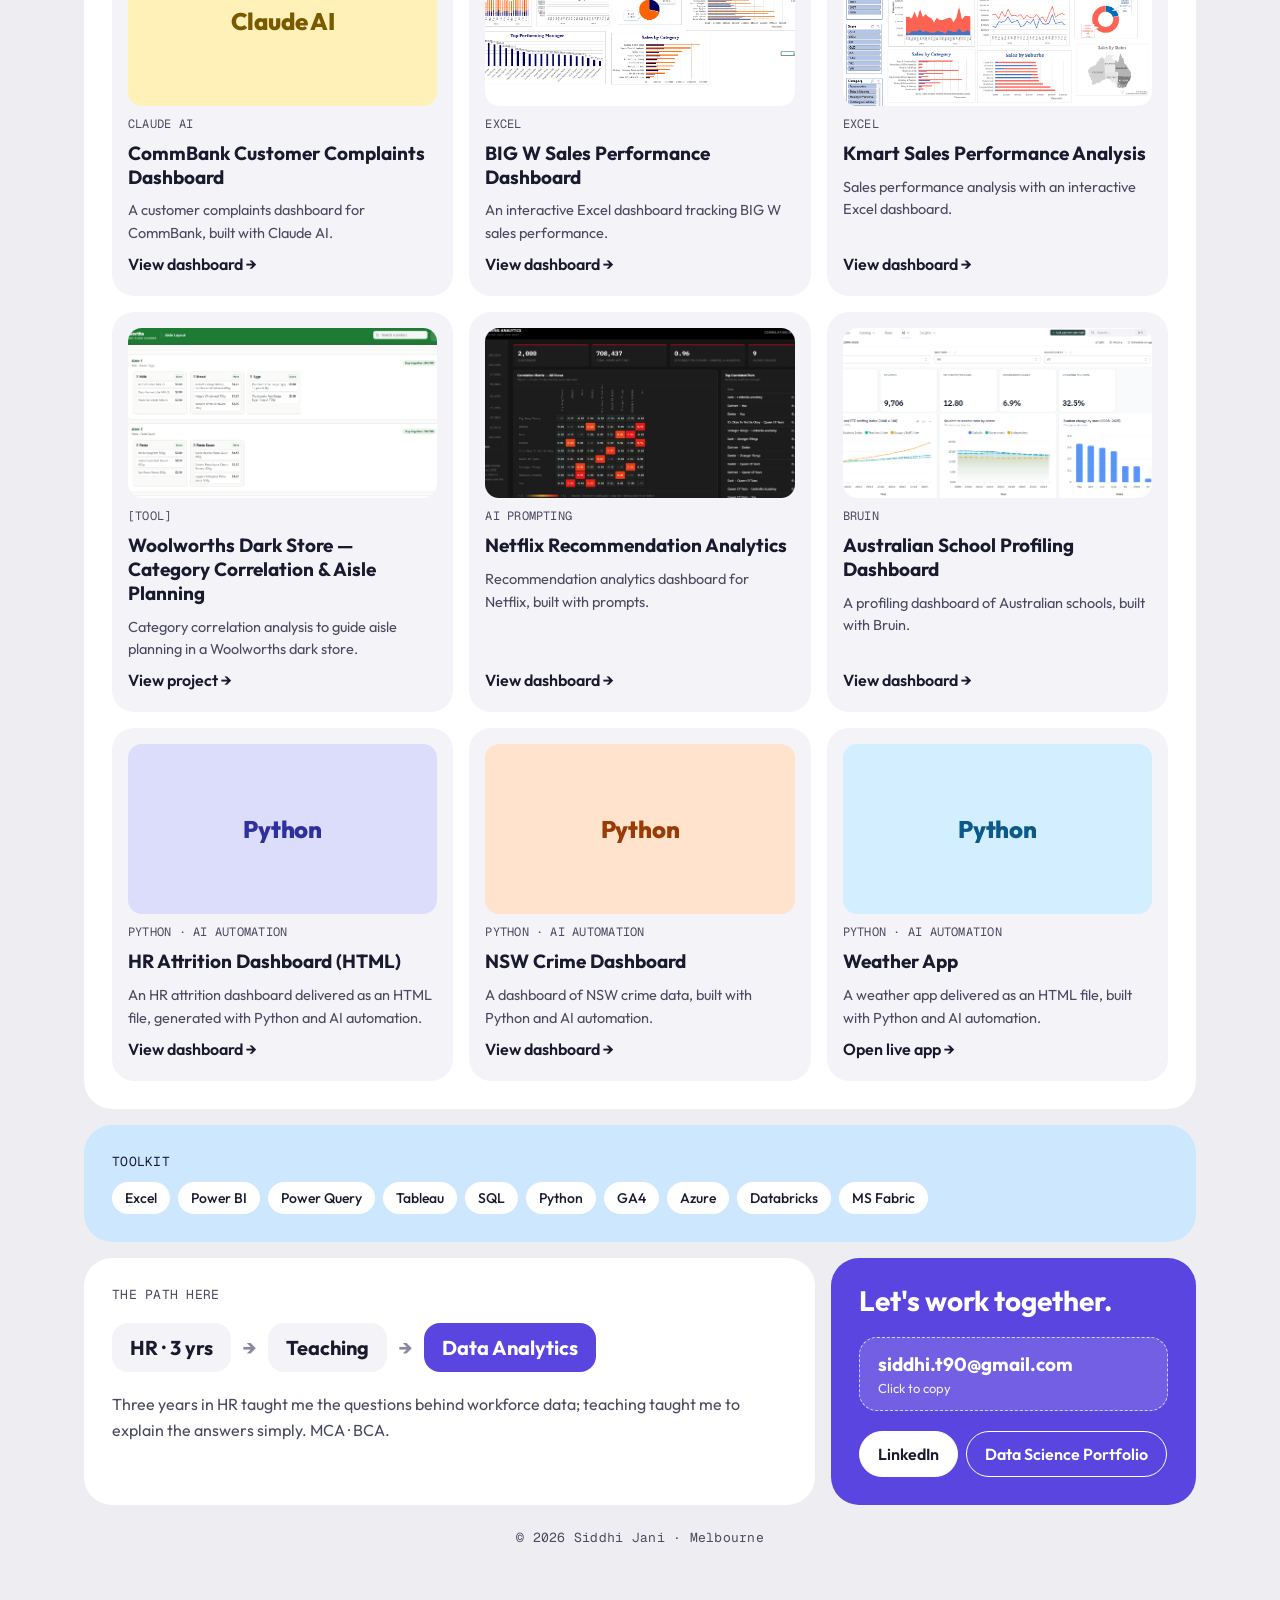
==== commit 4aa9b1c1: "Add files via upload" ====
--- a/index.html
+++ b/index.html
@@ -214,12 +214,12 @@
         <a href="assets/everyday-rewards.png" class="link" target="_blank" rel="noopener">View dashboard →</a>
       </article>
       <article class="card" data-tags="tableau">
-        <!-- EDIT: paste your Tableau Public link below -->
-        <a href="https://public.tableau.com/app/profile/YOUR-PROFILE" target="_blank" rel="noopener" class="thumb ph-orange" tabindex="-1" aria-hidden="true"><span>Tableau</span></a>
+        <!-- image: assets/hr-workspace.png · Tableau Public link -->
+        <a href="https://public.tableau.com/app/profile/siddhi.jani6174/viz/HRworkspacedashboard/HRDashboard" target="_blank" rel="noopener" class="thumb ph-orange" tabindex="-1" aria-hidden="true"><img src="assets/hr-workspace.png" alt="HR Workspace Dashboard screenshot" loading="lazy" onerror="this.remove()"><span>Tableau</span></a>
         <span class="mono muted">TABLEAU</span>
         <h3>HR Workspace Dashboard</h3>
         <p class="muted">An interactive Tableau dashboard exploring HR workforce data.</p>
-        <a href="https://public.tableau.com/app/profile/YOUR-PROFILE" class="link" target="_blank" rel="noopener">View on Tableau Public →</a>
+        <a href="https://public.tableau.com/app/profile/siddhi.jani6174/viz/HRworkspacedashboard/HRDashboard" class="link" target="_blank" rel="noopener">View on Tableau Public →</a>
       </article>
       <article class="card" data-tags="cloud">
         <!-- image: assets/databricks-1.png -->
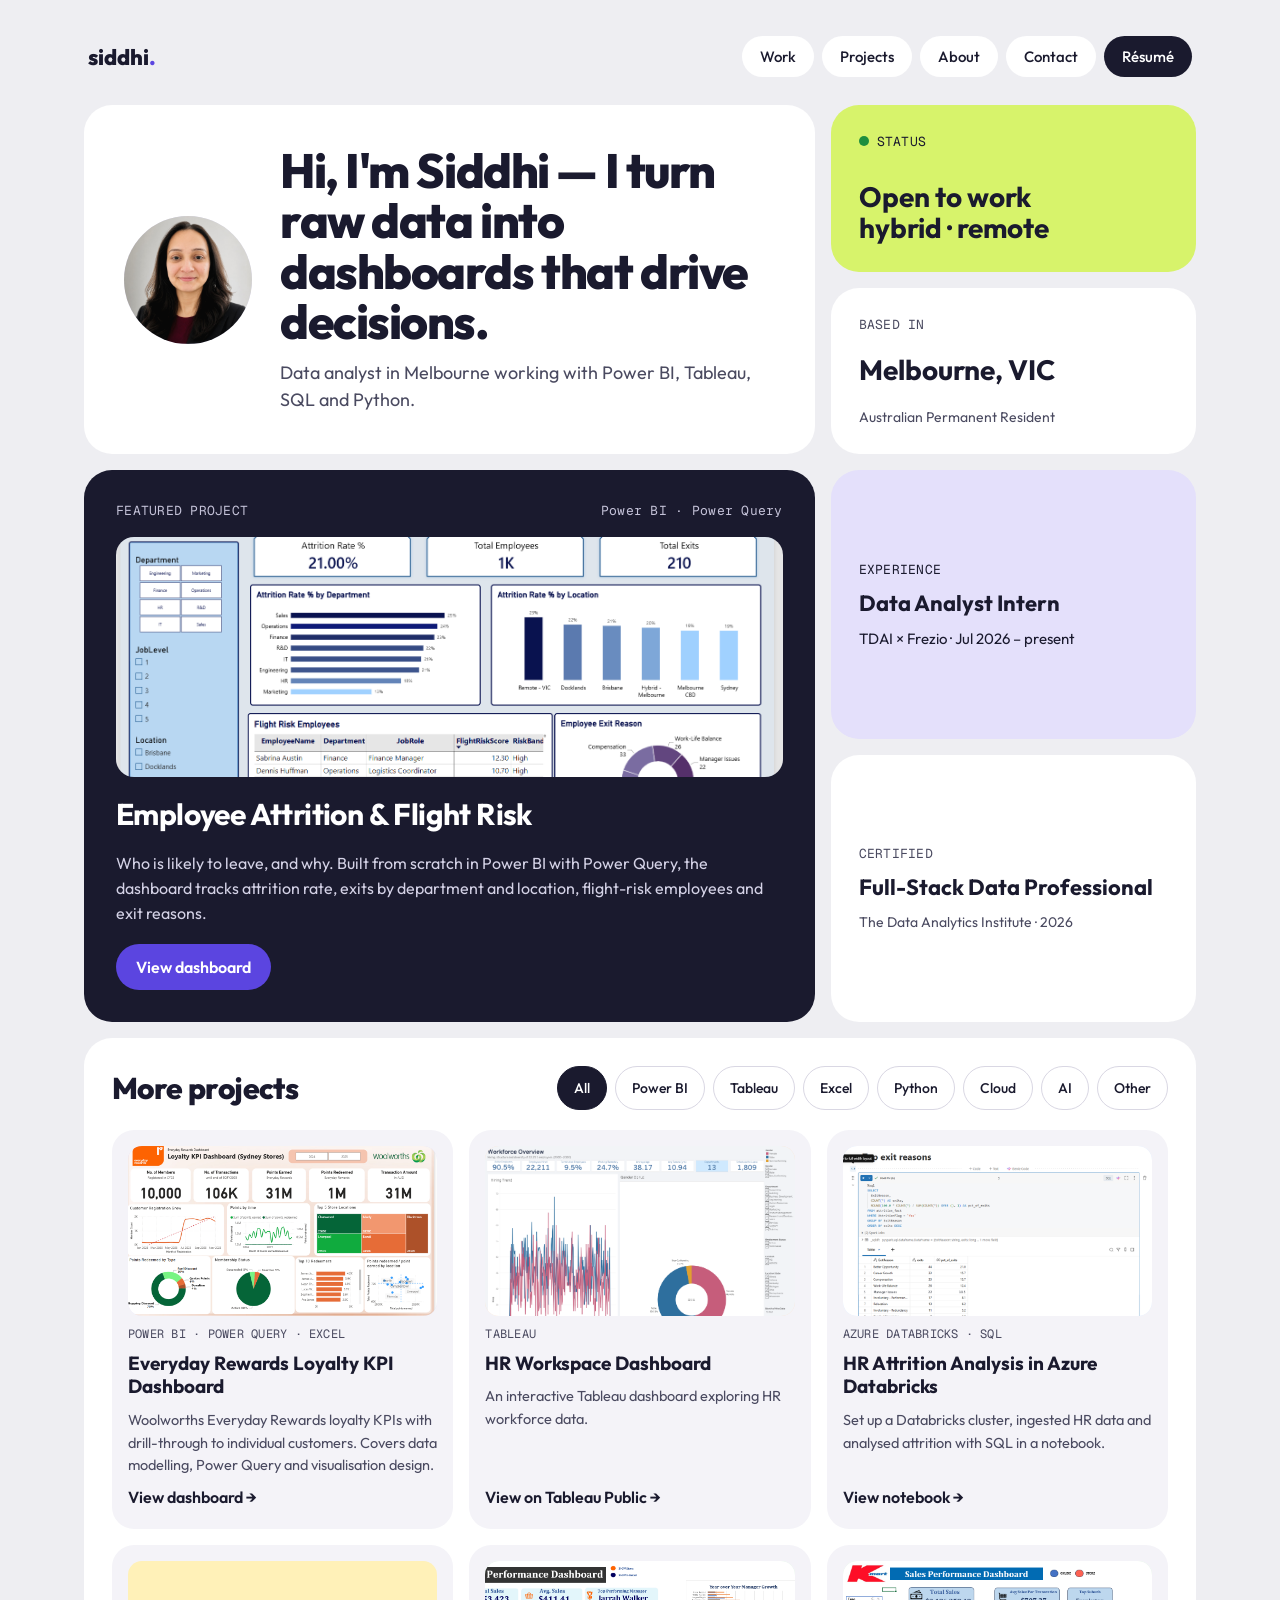
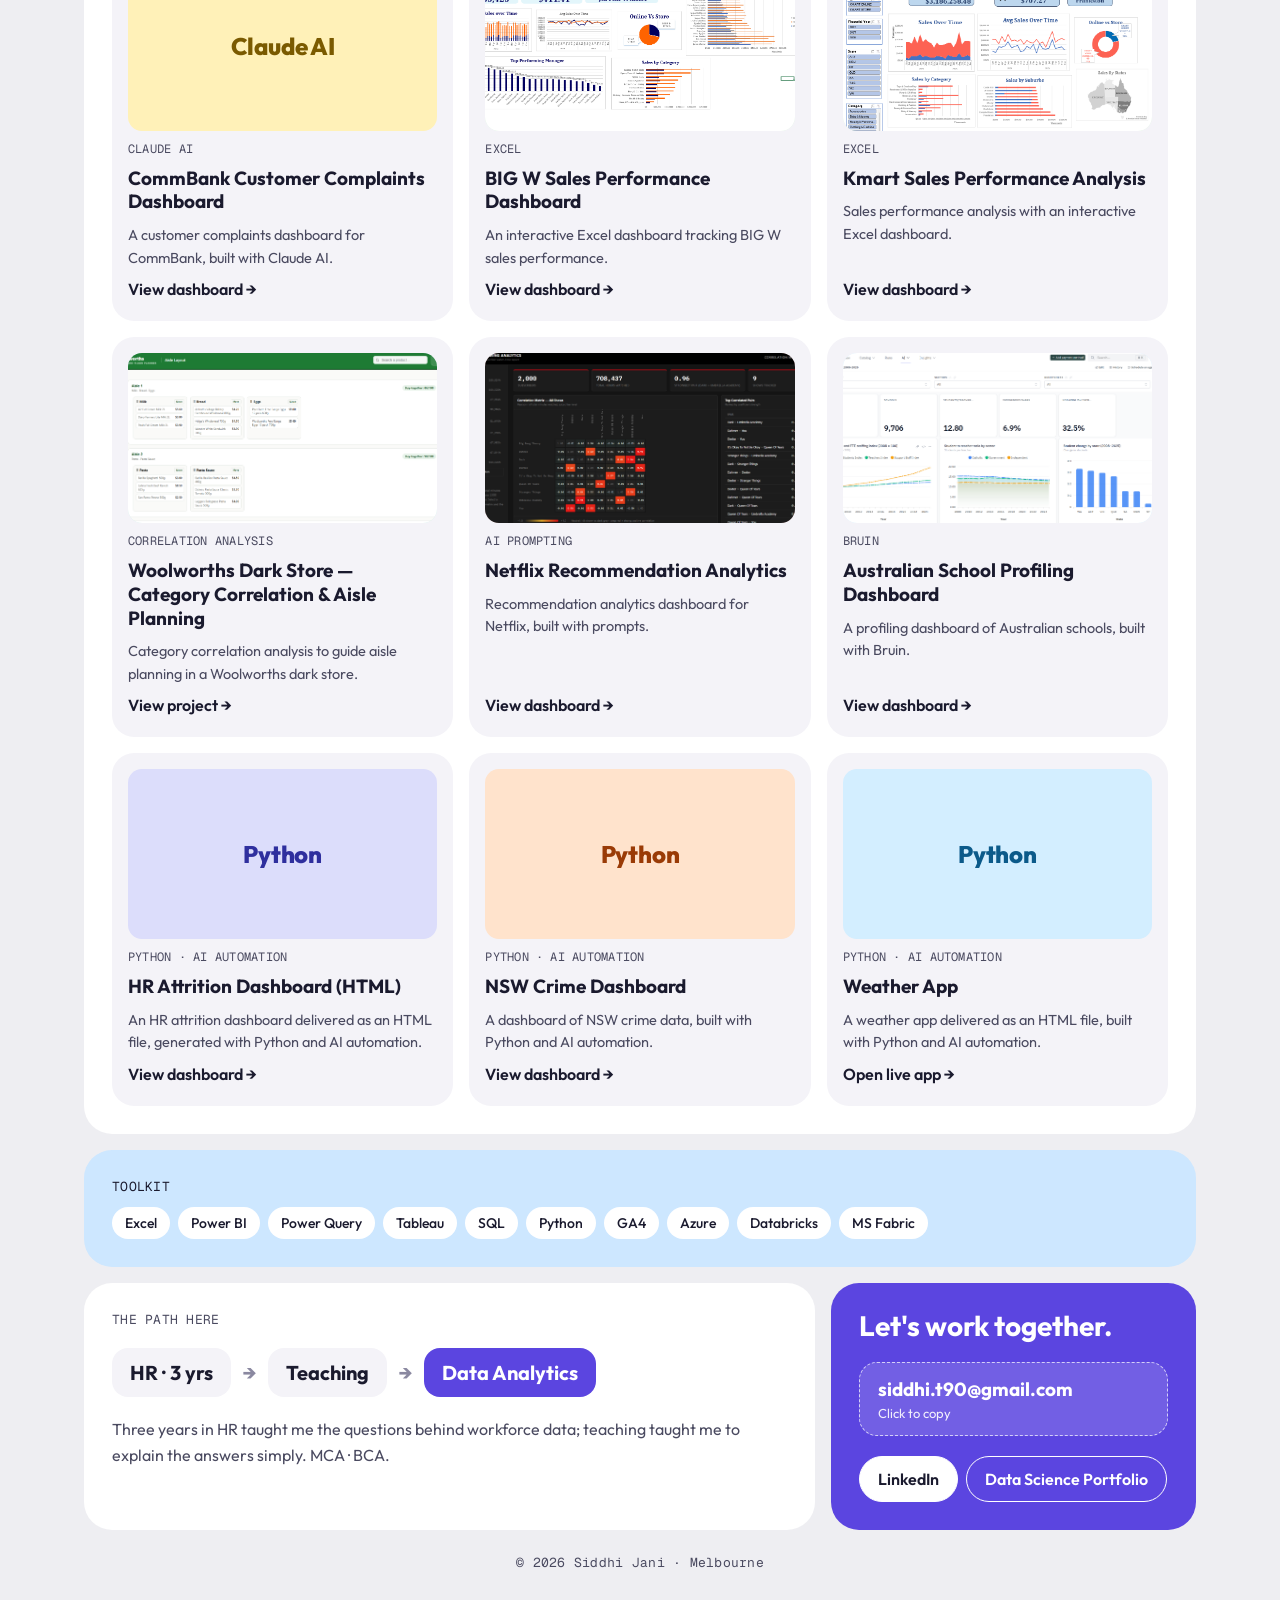
==== commit 66bec957: "Add files via upload" ====
--- a/index.html
+++ b/index.html
@@ -170,8 +170,7 @@
       <!-- EDIT: add assets/attrition.png (dashboard screenshot) -->
       <div class="shot mono"><img src="assets/attrition.png" alt="Employee Attrition and Flight Risk dashboard" onerror="this.remove()">[ dashboard screenshot ]</div>
       <h2>Employee Attrition &amp; Flight Risk</h2>
-      <!-- EDIT: replace with your one-line key finding -->
-      <p>Who is likely to leave, and why. Built from scratch in Power BI with Power Query. [Your key finding here.]</p>
+            <p>Who is likely to leave, and why. Built from scratch in Power BI with Power Query, the dashboard tracks attrition rate, exits by department and location, flight-risk employees and exit reasons.</p>
       <!-- EDIT: link to GitHub repo or case-study page -->
       <a href="assets/attrition.png" class="btn" target="_blank" rel="noopener">View dashboard</a>
     </article>
@@ -230,12 +229,12 @@
         <a href="assets/databricks-1.png" class="link" target="_blank" rel="noopener">View notebook →</a>
       </article>
       <article class="card" data-tags="ai">
-        <!-- image: assets/commbank.png -->
-        <a href="assets/commbank.png" target="_blank" rel="noopener" class="thumb ph-yellow" tabindex="-1" aria-hidden="true"><img src="assets/commbank.png" alt="CommBank Customer Complaints Dashboard screenshot" loading="lazy" onerror="this.remove()"><span>Claude AI</span></a>
+        <!-- image: assets/commbank.png · live: commbank/index.html -->
+        <a href="commbank/" target="_blank" rel="noopener" class="thumb ph-yellow" tabindex="-1" aria-hidden="true"><img src="assets/commbank.png" alt="CommBank Customer Complaints Dashboard screenshot" loading="lazy" onerror="this.remove()"><span>Claude AI</span></a>
         <span class="mono muted">CLAUDE AI</span>
         <h3>CommBank Customer Complaints Dashboard</h3>
         <p class="muted">A customer complaints dashboard for CommBank, built with Claude AI.</p>
-        <a href="assets/commbank.png" class="link" target="_blank" rel="noopener">View dashboard →</a>
+        <a href="commbank/" class="link" target="_blank" rel="noopener">View dashboard →</a>
       </article>
       <article class="card" data-tags="excel">
         <!-- image: assets/bigw.png -->
@@ -255,8 +254,8 @@
       </article>
       <article class="card" data-tags="other">
         <!-- image: assets/dark-store.png -->
-        <a href="assets/dark-store.png" target="_blank" rel="noopener" class="thumb ph-teal" tabindex="-1" aria-hidden="true"><img src="assets/dark-store.png" alt="Woolworths Dark Store — Category Correlation &amp; Aisle Planning screenshot" loading="lazy" onerror="this.remove()"><span>[TOOL]</span></a>
-        <span class="mono muted">[TOOL]</span>
+        <a href="assets/dark-store.png" target="_blank" rel="noopener" class="thumb ph-teal" tabindex="-1" aria-hidden="true"><img src="assets/dark-store.png" alt="Woolworths Dark Store — Category Correlation &amp; Aisle Planning screenshot" loading="lazy" onerror="this.remove()"><span>Analytics</span></a>
+        <span class="mono muted">CORRELATION ANALYSIS</span>
         <h3>Woolworths Dark Store — Category Correlation &amp; Aisle Planning</h3>
         <p class="muted">Category correlation analysis to guide aisle planning in a Woolworths dark store.</p>
         <a href="assets/dark-store.png" class="link" target="_blank" rel="noopener">View project →</a>
@@ -278,12 +277,12 @@
         <a href="assets/school-profiling.png" class="link" target="_blank" rel="noopener">View dashboard →</a>
       </article>
       <article class="card" data-tags="python ai">
-        <!-- image: assets/hr-attrition-html.png -->
-        <a href="assets/hr-attrition-html.png" target="_blank" rel="noopener" class="thumb ph-indigo" tabindex="-1" aria-hidden="true"><img src="assets/hr-attrition-html.png" alt="HR Attrition Dashboard (HTML) screenshot" loading="lazy" onerror="this.remove()"><span>Python</span></a>
+        <!-- image: assets/hr-attrition-html.png · live: hr-attrition/dashboard.html -->
+        <a href="hr-attrition/dashboard.html" target="_blank" rel="noopener" class="thumb ph-indigo" tabindex="-1" aria-hidden="true"><img src="assets/hr-attrition-html.png" alt="HR Attrition Dashboard (HTML) screenshot" loading="lazy" onerror="this.remove()"><span>Python</span></a>
         <span class="mono muted">PYTHON · AI AUTOMATION</span>
         <h3>HR Attrition Dashboard (HTML)</h3>
         <p class="muted">An HR attrition dashboard delivered as an HTML file, generated with Python and AI automation.</p>
-        <a href="assets/hr-attrition-html.png" class="link" target="_blank" rel="noopener">View dashboard →</a>
+        <a href="hr-attrition/dashboard.html" class="link" target="_blank" rel="noopener">View dashboard →</a>
       </article>
       <article class="card" data-tags="python ai">
         <!-- image: assets/nsw-crime.png · live: nsw-crime/index.html -->
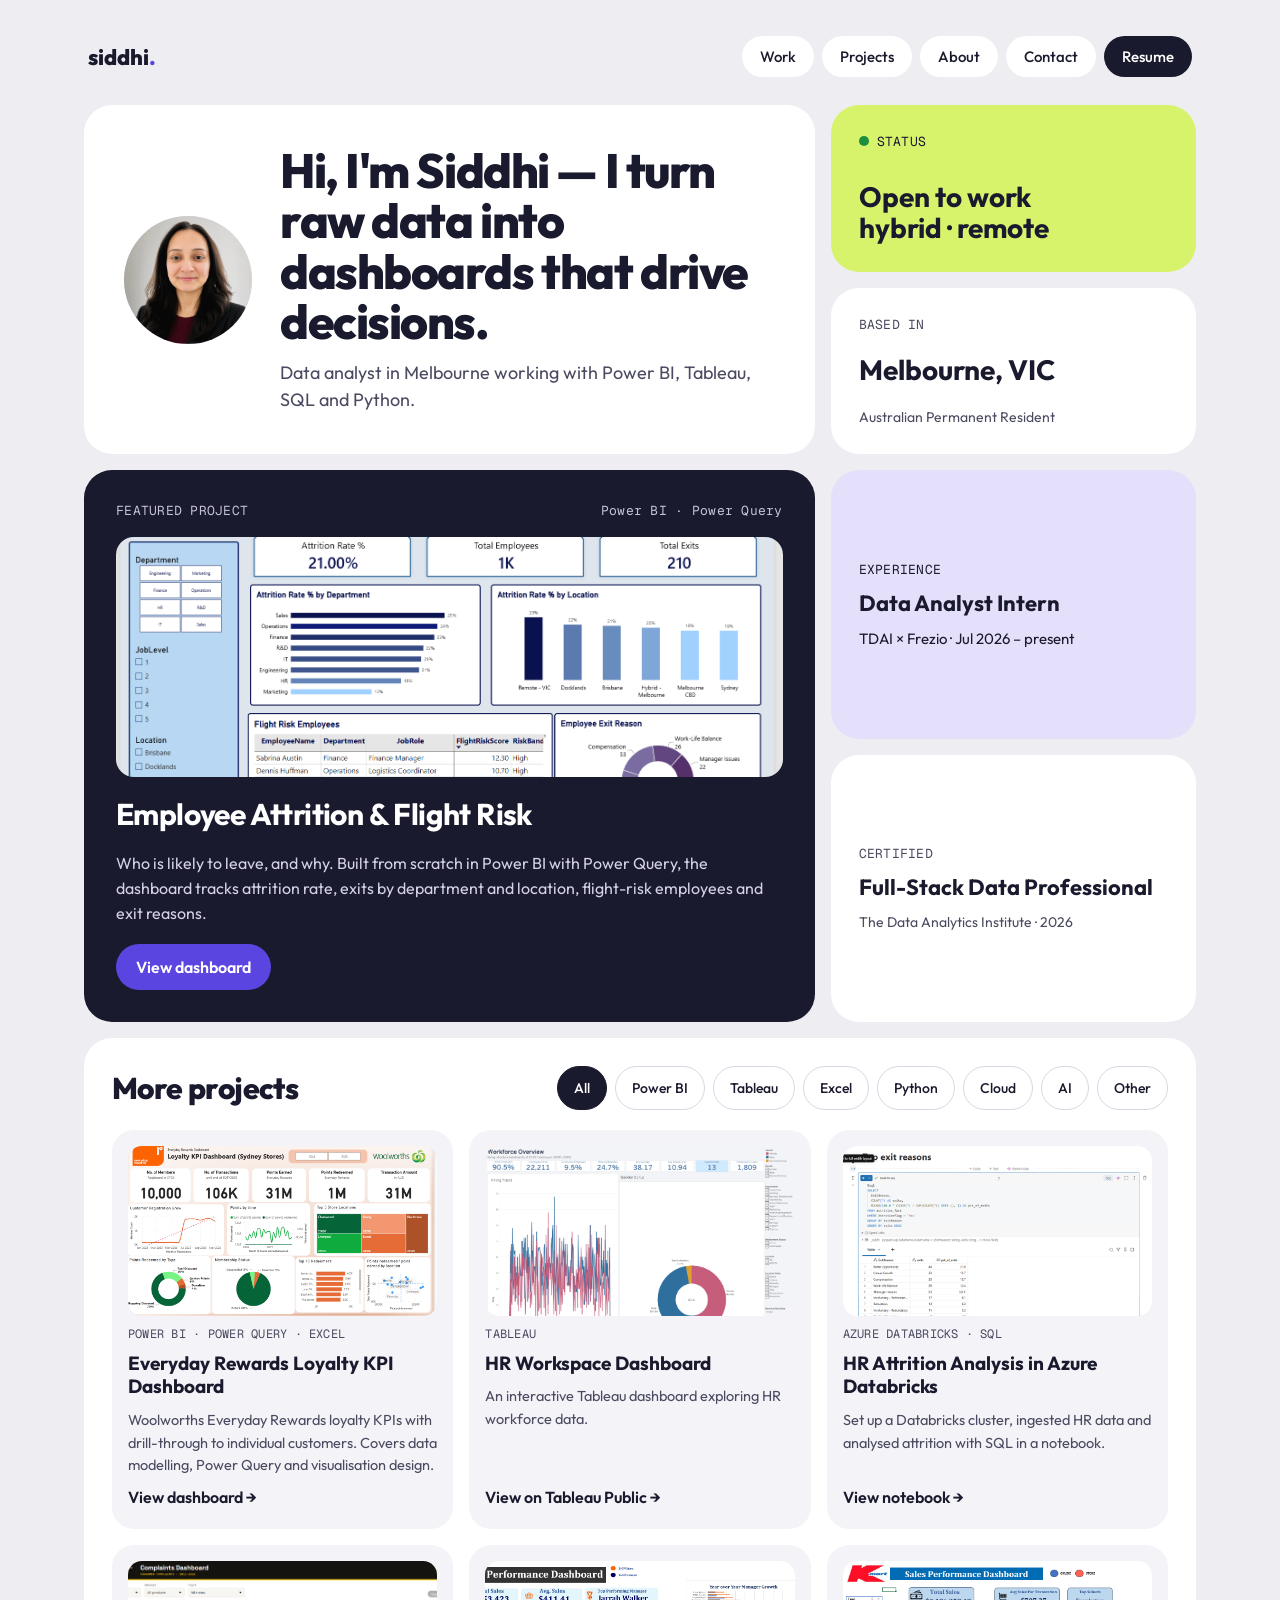
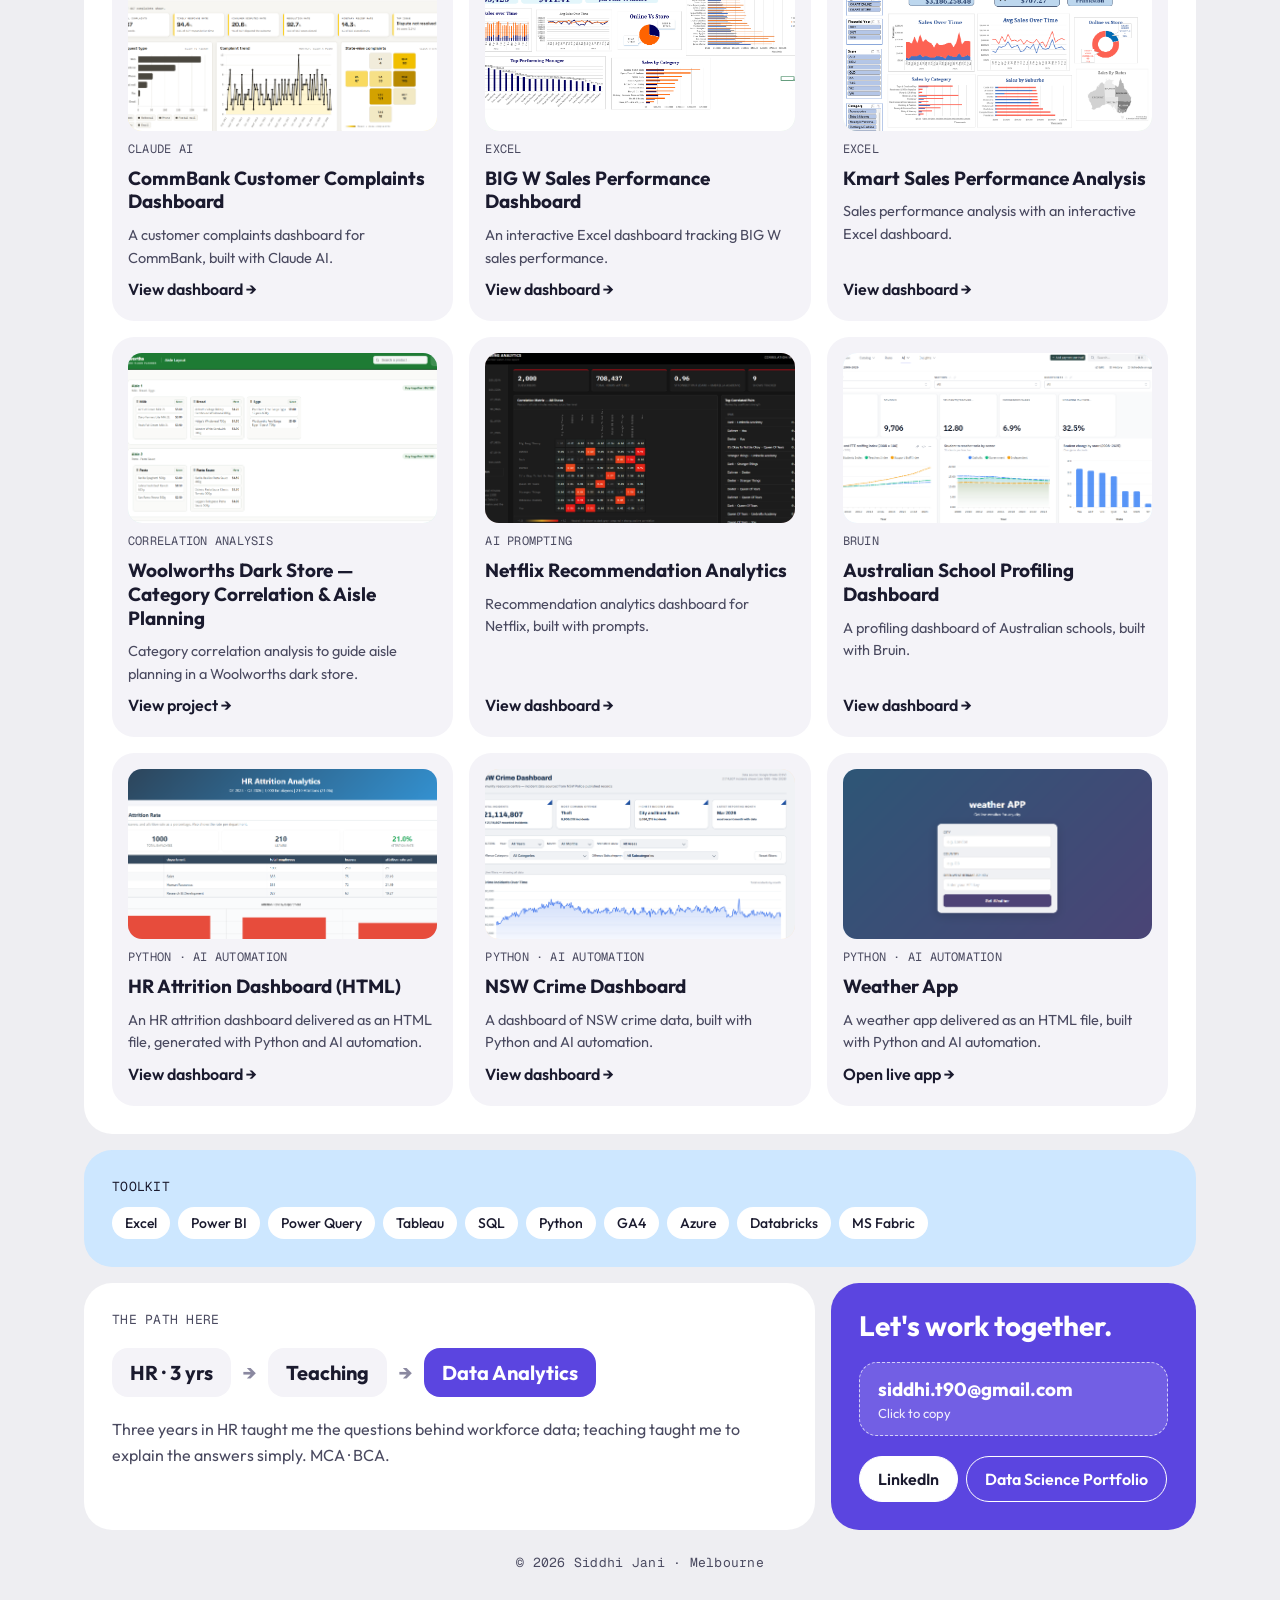
==== commit 4180f515: "Update index.html" ====
--- a/index.html
+++ b/index.html
@@ -136,7 +136,7 @@
       <a href="#about" class="pill">About</a>
       <a href="#contact" class="pill">Contact</a>
       <!-- EDIT: put your CV PDF in the assets folder with this exact name -->
-      <a href="assets/Siddhi_Jani_CV.pdf" class="pill dark" target="_blank" rel="noopener">Résumé</a>
+      <a href="assets/Siddhi_Jani_CV.pdf" class="pill dark" target="_blank" rel="noopener">Resume</a>
     </div>
   </nav>
 
